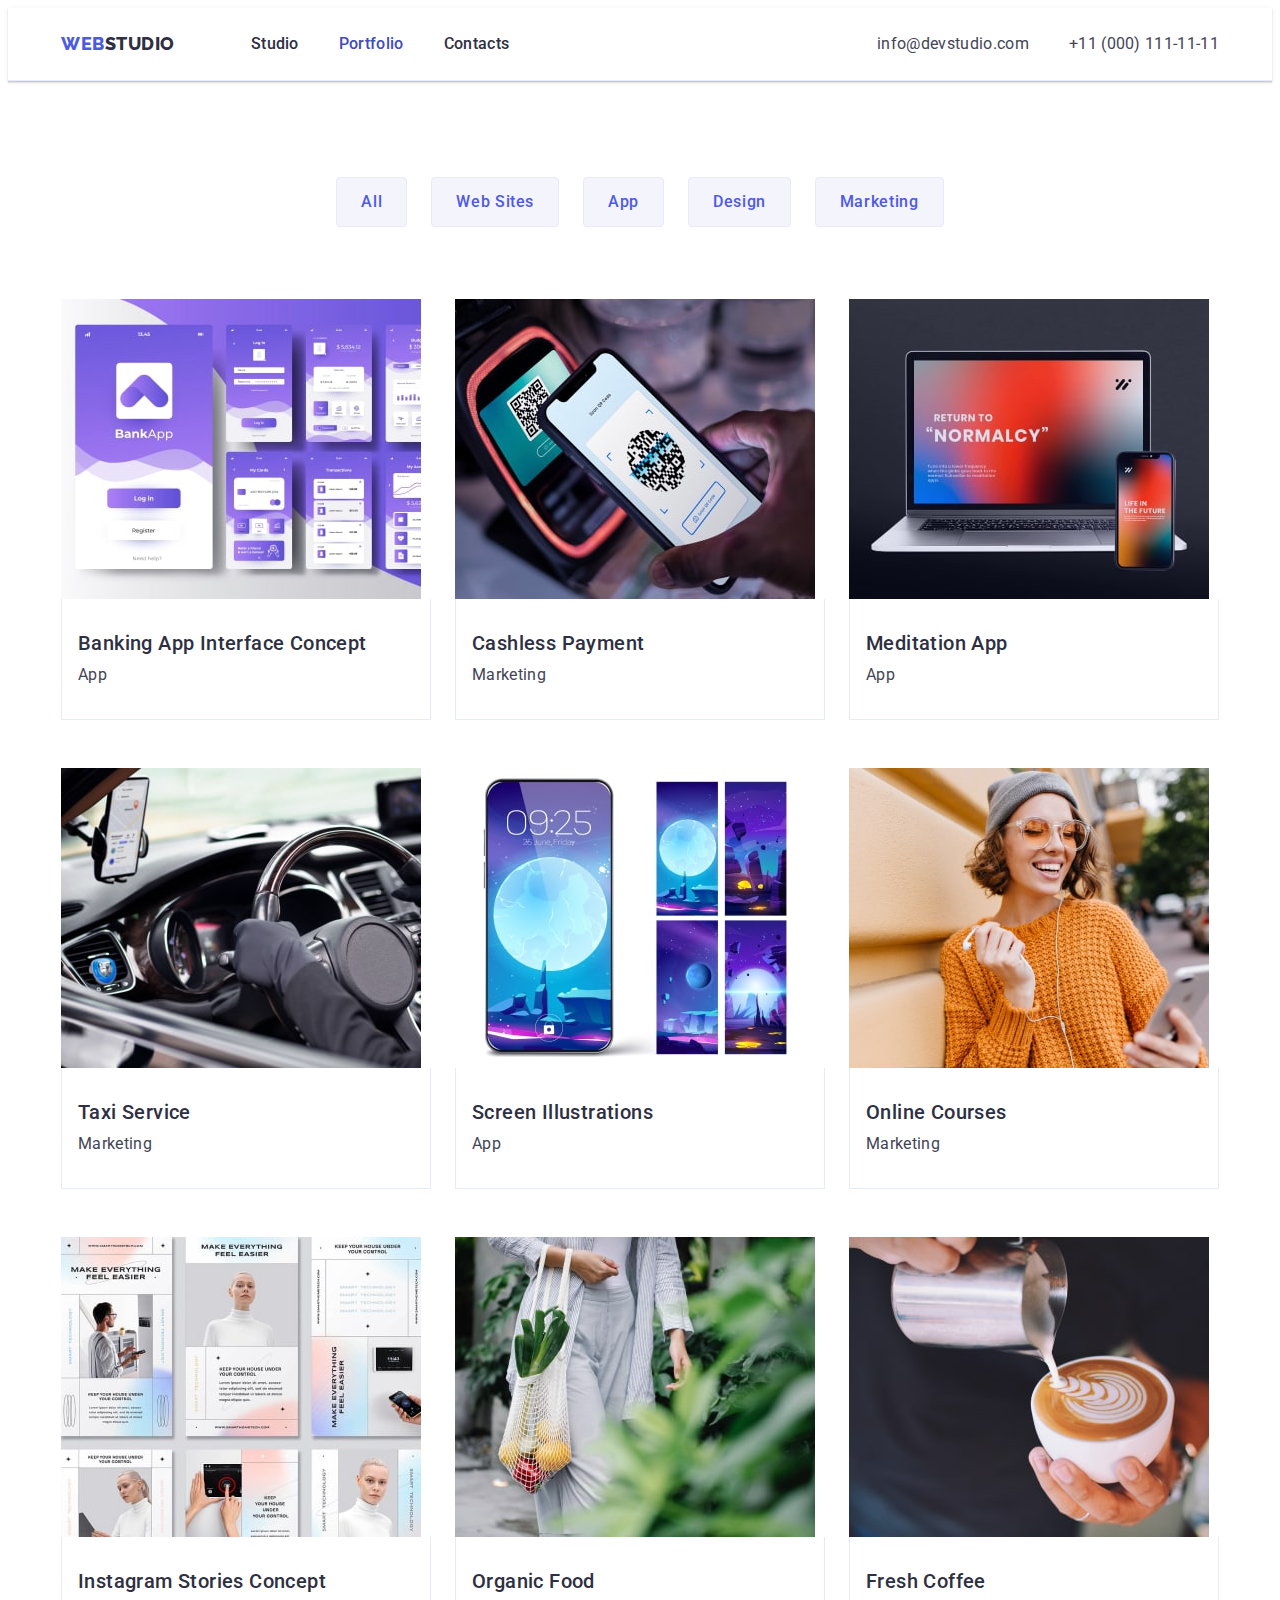
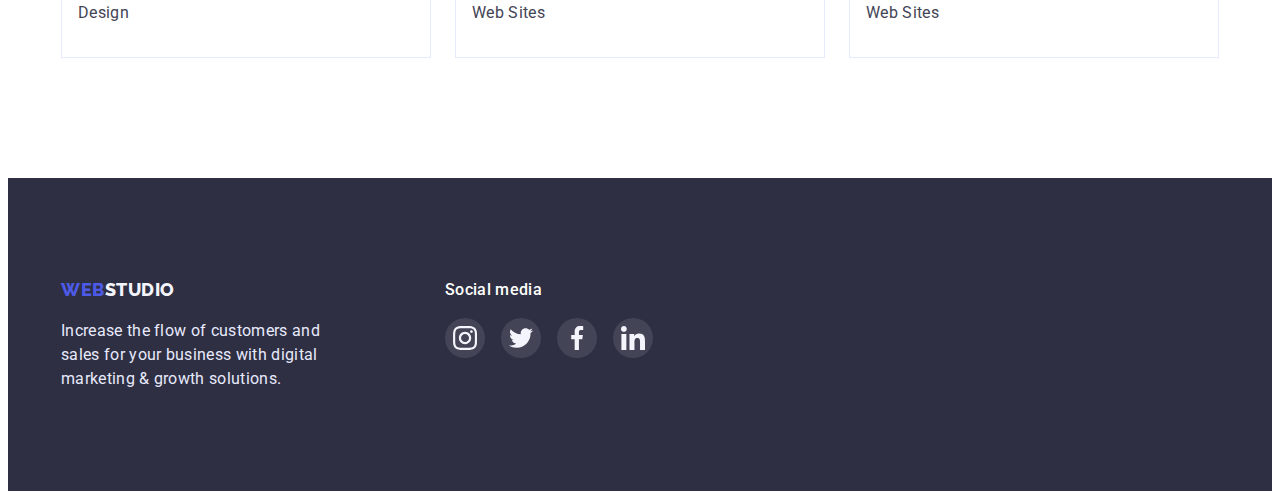
==== portfolio.html @ 6fec9f3b "Initial commit" ====
<!DOCTYPE html>
<html lang="en">

<head>
  <meta charset="UTF-8" />
  <meta http-equiv="X-UA-Compatible" content="IE=edge" />
  <meta name="viewport" content="width=device-width, initial-scale=1.0" />
  <title>WebStudio</title>
  <link rel="preconnect" href="https://fonts.googleapis.com" />
  <link rel="preconnect" href="https://fonts.gstatic.com" crossorigin />
  <link href="https://fonts.googleapis.com/css2?family=Raleway:wght@800&family=Roboto:wght@400;500;700;900&display=swap"
    rel="stylesheet" />
  <link rel="stylesheet" href="https://cdnjs.cloudflare.com/ajax/libs/modern-normalize/1.1.0/modern-normalize.min.css"
    integrity="sha512-wpPYUAdjBVSE4KJnH1VR1HeZfpl1ub8YT/NKx4PuQ5NmX2tKuGu6U/JRp5y+Y8XG2tV+wKQpNHVUX03MfMFn9Q=="
    crossorigin="anonymous" referrerpolicy="no-referrer" />
  <link rel="stylesheet" href="./css/styles.css" />
</head>

<body>
  <header>
    <div class="container header">
      <nav class="header-left">
        <!-- logo -->
        <a href="./index.html" class="logo">Web<span class="logo-part-header">Studio</span></a>
        <ul class="nav-site list">
          <!-- Studio -->
          <li>
            <a href="./index.html" class="nav-link link">Studio
            </a>
          </li>
          <!-- Portfolio -->
          <li>
            <a href="./portfolio.html" class="nav-link link current-page">Portfolio
            </a>
          </li>
          <!-- Contacts-->
          <li>
            <a href="" class="nav-link link">Contacts
            </a>
          </li>
        </ul>
      </nav>
      <address>
        <ul class="address-site list">
          <!-- e-mail -->
          <li>
            <a href="mailto:info@devstudio.com" class="link contact-link">info@devstudio.com</a>
          </li>
          <!-- telephone number -->
          <li>
            <a href="tel:+110001111111" class="link contact-link">+11 (000) 111-11-11</a>
          </li>
        </ul>
      </address>
    </div>
  </header>
  <main>
    <section class="portfolio-section">
      <div class="container">
        <h1 class="visually-hidden">Portfolio</h1>
        <!-- Menu - Filter -->
        <ul class="list filters">
          <li><button type="button" class="button btn-portfolio">All</button>
          </li>
          <li>
            <button type="button" class="button btn-portfolio">Web Sites</button>
          </li>
          <li>
            <button type="button" class="button btn-portfolio">App</button>
          </li>
          <li>
            <button type="button" class="button btn-portfolio">Design</button>
          </li>
          <li>
            <button type="button" class="button btn-portfolio">Marketing</button>
          </li>
        </ul>
        <!-- Portfolio -->
        <ul class="list portfolio-flex">
          <!--Raw 1-1 -->
          <li class="portfolio-item">
            <a href="" class="link portfolio-item-ref">
              <img src="./images/project_card_1-1.jpg" alt="Banking App Interface Concept" width="360" height="300" />
              <div class="portfolio-item-content">
                <h2 class="portfolio-item-title">Banking App Interface Concept</h2>
                <p class="portfolio-item-type">App</p>
              </div>
            </a>
          </li>
          <!-- Raw 1-2 -->
          <li class="portfolio-item">
            <a href="" class="link portfolio-item-ref">
              <img src="./images/project_card_1-2.jpg" alt="Cashless Payment" width="360" height="300" />
              <div class="portfolio-item-content">
                <h2 class="portfolio-item-title">Cashless Payment</h2>
                <p class="portfolio-item-type">Marketing</p>
              </div>
            </a>
          </li>
          <!-- Raw 1-3 -->
          <li class="portfolio-item">
            <a href="" class="link portfolio-item-ref">
              <img src="./images/project_card_1-3.jpg" alt="Meditation App" width="360" height="300" />
              <div class="portfolio-item-content">
                <h2 class="portfolio-item-title">Meditation App</h2>
                <p class="portfolio-item-type">App</p>
              </div>
            </a>
          </li>
          <!-- Raw 2-1 -->
          <li class="portfolio-item">
            <a href="" class="link portfolio-item-ref">
              <img src="./images/project_card_2-1.jpg" alt="Taxi Service" width="360" />
              <div class="portfolio-item-content">
                <h2 class="portfolio-item-title">Taxi Service</h2>
                <p class="portfolio-item-type">Marketing</p>
              </div>
            </a>
          </li>
          <!-- Raw 2-2 -->
          <li class="portfolio-item">
            <a href="" class="link portfolio-item-ref">
              <img src="./images/project_card_2-2.jpg" alt="Screen Illustrations" width="360" />
              <div class="portfolio-item-content">
                <h2 class="portfolio-item-title">Screen Illustrations</h2>
                <p class="portfolio-item-type">App</p>
              </div>
            </a>
          </li>
          <!-- Raw 2-3 -->
          <li class="portfolio-item">
            <a href="" class="link portfolio-item-ref">
              <img src="./images/project_card_2-3.jpg" alt="Online Courses" width="360" />
              <div class="portfolio-item-content">
                <h2 class="portfolio-item-title">Online Courses</h2>
                <p class="portfolio-item-type">Marketing</p>
              </div>
            </a>
          </li>
          <!-- Raw 3-1 -->
          <li class="portfolio-item">
            <a href="" class="link portfolio-item-ref">
              <img src="./images/project_card_3-1.jpg" alt="Instagram Stories Concept" width="360" />
              <div class="portfolio-item-content">
                <h2 class="portfolio-item-title">Instagram Stories Concept</h2>
                <p class="portfolio-item-type">Design</p>
              </div>
            </a>
          </li>
          <!-- Raw 3-2 -->
          <li class="portfolio-item">
            <a href="" class="link portfolio-item-ref">
              <img src="./images/project_card_3-2.jpg" alt="Organic Food" width="360" height="300" />
              <div class="portfolio-item-content">
                <h2 class="portfolio-item-title">Organic Food</h2>
                <p class="portfolio-item-type">Web Sites</p>
              </div>
            </a>
          </li>
          <!-- Raw 3-3 -->
          <li class="portfolio-item portfolio-item-ref">
            <a href="" class="link">
              <img src="./images/project_card_3-3.jpg" alt="Fresh Coffee" width="360" height="300" />
              <div class="portfolio-item-content">
                <h2 class="portfolio-item-title">Fresh Coffee</h2>
                <p class="portfolio-item-type">Web Sites</p>
              </div>
            </a>
          </li>
        </ul>
      </div>
    </section>
  </main>
  <footer class="footer">
    <div class="container footer-flex">
      <div class="footer-content">
        <a href="./index.html" class="logo">Web<span class="logo-part-footer">Studio</span></a>
        <p class="footer-text">Increase the flow of customers and sales for your business with digital marketing &
          growth
          solutions.</p>
      </div>
      <div class="footer-social">
        <p>Social media</p>
        <ul class="list footer-icons-box">
          <li class="footer-icon-box">
            <a href="" class="footer-icon-ref" target="_blank" rel="noopener noreferrer nofollow">
              <svg class="footer-icon">
                <use href="./images/icons.svg#instagram"></use>
              </svg>
            </a>
          </li>
          <li class="footer-icon-box">
            <a href="" class="footer-icon-ref" target="_blank" rel="noopener noreferrer nofollow">
              <svg class="footer-icon">
                <use href="./images/icons.svg#twitter"></use>
              </svg>
            </a>
          </li>
          <li class="footer-icon-box">
            <a href="" class="footer-icon-ref" target="_blank" rel="noopener noreferrer nofollow">
              <svg class="footer-icon">
                <use href="./images/icons.svg#facebook"></use>
              </svg>
            </a>
          </li>
          <li class="footer-icon-box">
            <a href="" class="footer-icon-ref" target="_blank" rel="noopener noreferrer nofollow">
              <svg class="footer-icon">
                <use href="./images/icons.svg#linkedin"></use>
              </svg>
            </a>
          </li>
        </ul>
      </div>
    </div>
  </footer>
</body>

</html>
---- css/styles.css ----
/* -- Various -- */
:root {
    /* common color */
    --color-primary: #2E2F42;
    /* --color-primary:rgb(46, 47, 66); */
    --color-secondary: #434455;
    --color-customs: #8E8F99;
    --color-accent: #404BBF;
    --color-social: #fff;

    /* color-text */
    --color-logo: #4D5AE5;
    --color-logo-header: #2E2F42;
    --color-logo-footer: #F4F4FD;
    --color-address: #434455;
    --color-footer: #E7E9FC; 
    --color-hero-title: #fff;
    --color-btn-hero: #fff;
    --color-btn-portfolio: #4D5AE5;
    --color-btn-portfolio-hover: #fff;

    /* background-color */
    --bg-color: #fff;
    --bg-color-dark: #2E2F42;
    --bg-color-light: #F4F4FD;
    --bg-color-btn-hero: #4D5AE5;
    --bg-color-btn-hero-hover: #404BBF;
    --bg-color-team-icon: #4D5AE5;
    --bg-color-team-icon-hover: #404BBF;
    --bg-color-btn-portfolio: #F4F4FD;
    --bg-color-btn-portfolio-hover: #404BBF;
    --bg-color-btn-social: rgba(255, 255, 255, 0.1);
    --bg-color-btn-social-hover: #31D0AA;

    /* border-color */
    --brd-color: #E7E9FC;
    --brd-color-btn-portfolio: #E7E9FC;
    --brd-color-card-portfolio: #E7E9FC;
    --brd-color-card-portfolio-hover: #F4F4FD;
    
    /* fonts */
    --font-primary: 'Roboto', sans-serif;
    --font-secondary: 'Raleway', sans-serif;
}

/* -- Global -- */

body {
    color: var(--color-primary);
    font-family: var(--font-primary);
    font-size: 16px;
    line-height: calc(24/16);
    font-weight: 400;
    background-color: var(--bg-color);
}

h1, h2, h3, h4, h5, h6, p
{
    margin: 0;
}

ul {
    margin: 0;
    padding: 0;
}

img {
    max-width: 100%;
    display: block;
    height: auto;
}

/* -- Common for All Pages -- */

.container {
    max-width: 1158px;
    padding: 0 15px;
    margin: 0 auto;
    /* outline: 1px dotted red; */
}

.visually-hidden {
    position: absolute;
    white-space: nowrap;
    width: 1px;
    height: 1px;
    overflow: hidden;
    border: 0;
    padding: 0;
    clip: rect(0 0 0 0);
    clip-path: inset(50%);
    margin: -1px;
}

.list {
    list-style-type: none;
    /* padding-left: 0; */
    padding: 0;
    margin: 0;
}

/* UI components */
.link {
    font-family: var(--font-primary);
    text-decoration: none;
}

.link:is(:hover,:focus) {
    color: var(--color-accent);
}

.button {
    display: block;
    font-family: inherit;
    font-size: inherit;
    font-weight: 500;
    line-height: calc(24/16);
    letter-spacing: 0.04em;
    cursor: pointer;
}

.btn-hero {
    margin: 0 auto;
    padding: 16px 32px;
    color: var(--color-btn-hero);
    background-color: var(--bg-color-btn-hero);
    border: 0px;
    box-shadow: 0px 4px 4px rgba(0, 0, 0, 0.15);
    border-radius: 4px;
}

.btn-hero:is(:hover, :focus) {
    background-color: var(--bg-color-btn-hero-hover);
    
}

.btn-portfolio {
    color: var(--color-btn-portfolio);
    padding: 12px 24px;
    background-color: var(--bg-color-btn-portfolio);
    border: 1px solid var(--brd-color-btn-portfolio);
    border-radius: 4px;
}

.btn-portfolio:is(:hover, :focus) {
    color: var(--color-btn-portfolio-hover);
    background-color: var(--bg-color-btn-portfolio-hover);
    border-color: transparent;
    box-shadow: 0px 3px 1px rgba(0, 0, 0, 0.1), 0px 2px 1px rgba(0, 0, 0, 0.08), 0px 2px 2px rgba(0, 0, 0, 0.12);
}

/* Header & Footer */

header {
    box-shadow: 0px 2px 1px rgba(46, 47, 66, 0.08), 0px 1px 1px rgba(46, 47, 66, 0.16), 0px 1px 6px rgba(46, 47, 66, 0.08);
    border-bottom: 1px var(--brd-color) solid;
}

.header {
    display: flex;
    justify-content: space-between;
}

.header-left {
    display: flex;
    align-items: center;
    gap: 76px;
}

.nav-site,
.address-site {
    display: flex;
    gap: 40px;
}

.logo {
    color: var(--color-logo);
    font-family: var(--font-secondary);
    font-size: 18px;
    font-weight: 800;
    line-height: calc(24/18);
    letter-spacing: 0.03em;
    text-decoration: none;
    text-transform: uppercase;
}

.header .logo {
    padding: 24px 0;    
}

.logo-part-header {
    color: var(--color-logo-header);
}

.logo-part-footer {
    color: var(--color-logo-footer);
}

.nav-link {
    display: block;
    padding: 24px 0;

    color: currentColor;
    font-size: inherit;
    font-weight: 500;
    line-height: calc(24/16);
    letter-spacing: 0.02em;
}

.nav-link.current-page {
    color: var(--color-accent);
}

.contact-link {
    display: block;
    padding: 24px 0;

    color: var(--color-address);
    font-size: inherit;
    font-weight: inherit;
    font-style: normal;
    line-height: calc(24/16);
    letter-spacing: 0.02em;
}

.footer {
    padding-top: 100px;
    padding-bottom: 100px;

    background-color: var(--bg-color-dark);
}

.footer-flex {
    display: flex;
    justify-content: flex-start;
    align-items: flex-start;
}

.footer-content {
    max-width: 264px;
    /* outline: 1px dotted white; */
}

.footer-text {
    color: var(--color-footer);
    letter-spacing: 0.02em;
    margin-top: 16px;
}

.footer-social {
    max-width: 208px;
    /* outline: 1px dotted white; */
    color: var(--color-social);
    font-weight: 500;
    letter-spacing: 0.02em;
    margin-left: 120px;
}

.footer-icons-box {
    margin-top: 16px;
    display: flex;
    gap: 16px;
}

.footer-icon-box {
    width: 40px;
    height: 40px;
}

.footer-icon-ref {
    display: flex;
    width: 100%;
    height: 100%;
    justify-content: center;
    align-items: center;
    background-color: var(--bg-color-btn-social);
    border-radius: 50%;
}

.footer-icon-ref:is(:hover, :focus) {
    background-color: var(--bg-color-btn-social-hover);
}

.footer-icon {
    width: 24px;
    height: 24px;
}

/* -- Main Page -- */

.hero-section {
    padding: 188px 0;
    max-width: 1440px;
    margin-left: auto;
    margin-right: auto;
    background-image: linear-gradient(rgba(46, 47, 66, 0.7), rgba(46, 47, 66, 0.7)) , url(../images/people-office.jpg) ;
    background-size: cover;
    background-repeat: no-repeat;
}

.hero-title {
    width: 496px;
    margin: 0 auto 48px;
    color: var(--color-hero-title);
    font-size: 56px;
    line-height: calc(60/56);
    letter-spacing: 0.02em;
    text-align: center;
    /* text-transform: none; */
}

.features-section {
    padding: 120px 0;
}

.features-flex {
    display: flex;
    gap: 24px;
}

.features-item {
    flex-basis: calc((100% - 3*24px) / 4);
    /* max-width: 264px; */
}

.features-icon-box {
    display: flex;
    width: 100%;
    height: 112px;
    justify-content: center;
    align-items: center;
    background-color: var(--bg-color-light);
    border-radius: 4px;
}

.features-icon {
    width: 64px;
    height: 64px;
}

.features-title {
    margin-top: 8px;
    font-weight: 500;
    font-size: 20px;
    line-height: calc(24/20);
    letter-spacing: 0.02em;
}

.features-text {
    margin-top: 8px;
    color: var(--color-secondary);
    letter-spacing: 0.02em;
}

.whatwedo-section {
    padding-bottom: 120px;
}

.whatwedo-flex {
    display: flex;
    gap: 24px;
}

.whatwedo-item {
    flex-basis: calc((100% - 2*24px) / 3);
    /* max-width: 360px; */
}

.whatwedo-title,
.team-title, .customers-title  {
    text-transform: capitalize;
    font-size: 36px;
    line-height: calc(40/36);
    letter-spacing: 0.02em;
    text-align: center;
    margin-bottom: 72px;
}

.team-section {
    background-color: var(--bg-color-light);
    padding-top: 120px;
    padding-bottom: 120px;
}

.team-flex {
    display: flex;
    gap: 24px;
}

.team-item {
    flex-basis: calc((100% - 3*24px) / 4);
    /* max-width: 264px; */
    background-color: var(--bg-color);
    box-shadow: 0px 1px 6px rgba(46, 47, 66, 0.08), 0px 1px 1px rgba(46, 47, 66, 0.16), 0px 2px 1px rgba(46, 47, 66, 0.08);
    border-radius: 0px 0px 4px 4px;
}

.team-content {
    padding: 32px 16px;
}

.team-item-name {
    margin-bottom: 8px;
    font-weight: 500;
    font-size: 20px;
    line-height: calc(24/20);
    letter-spacing: 0.02em;
    text-align: center;
}

.team-description {
    color: var(--color-secondary);
    letter-spacing: 0.02em;
    text-align: center;
    margin-bottom: 8px;
}

.team-icons-box {
    display: flex;
    gap: 24px;
}

.team-icon-box {
    width: 40px;
    height: 40px;
}

.team-icon-ref {
    display: flex;
    width: 100%;
    height: 100%;
    justify-content: center;
    align-items: center;
    background-color: var(--bg-color-team-icon);
    border-radius: 50%;
}

.team-icon-ref:is(:hover, :focus) {
    background-color: var(--bg-color-team-icon-hover);
}

.team-icon {
    width: 16px;
    height: 16px;
}

.customers-section {
    padding: 130px 0 120px 0;
}

.customers-flex {
    display: flex;
    gap: 24px;
}

.customers-item {
    flex-basis: calc((100% - 5*24px) / 6);
    height: 88px;
}

.customers-icon-ref {
    display: flex;
    width: 100%;
    height: 100%;
    justify-content: center;
    align-items: center;
    color: var(--color-customs);
    border: 1px solid var(--color-customs);
    border-radius: 4px;
}

.customers-icon-ref:is(:focus, :hover) {
    border-color: var(--color-accent);
    color: var(--color-accent);
}

.customers-icon {
    fill: currentColor;
    width: 104px;
    height: 56px;
}

/* -- Portfolio Page -- */

.filters {
    display: flex;
    justify-content: center;
    align-items: center;
    gap: 24px;
}

.portfolio-section {
    padding-top: 96px;
    padding-bottom: 120px;
}

.portfolio-flex {
    display: flex;
    margin-top: 72px;
    flex-wrap: wrap;
    row-gap: 48px;
    column-gap: 24px;
}

.portfolio-item {
    flex-basis: calc((100% - 2*24px) / 3);
    /* flex-basis: 360px; */
}

.portfolio-item-ref {
    display: block;
    width: 100%;
    height: 100%;
}

.portfolio-item-ref:is(:hover,:focus) {
    /* border: 1px solid var(--brd-color-card-portfolio-hover); */
    box-shadow: 0px 1px 6px rgba(46, 47, 66, 0.08), 0px 1px 1px rgba(46, 47, 66, 0.16), 0px 2px 1px rgba(46, 47, 66, 0.08);
}

.portfolio-item-content {
    padding: 32px 16px;
    border: 1px solid var(--brd-color-card-portfolio);
    border-top: none;
}

.portfolio-item-title {
    margin-bottom: 8px;
    font-weight: 500;
    font-size: 20px;
    line-height: calc(24/20);
    letter-spacing: 0.02em;
    color: var(--color-primary);
    background-color: var(--bg-color);
}

.portfolio-item-type {
    color: var(--color-secondary);
    letter-spacing: 0.02em;
    background-color: var(--bg-color);
}
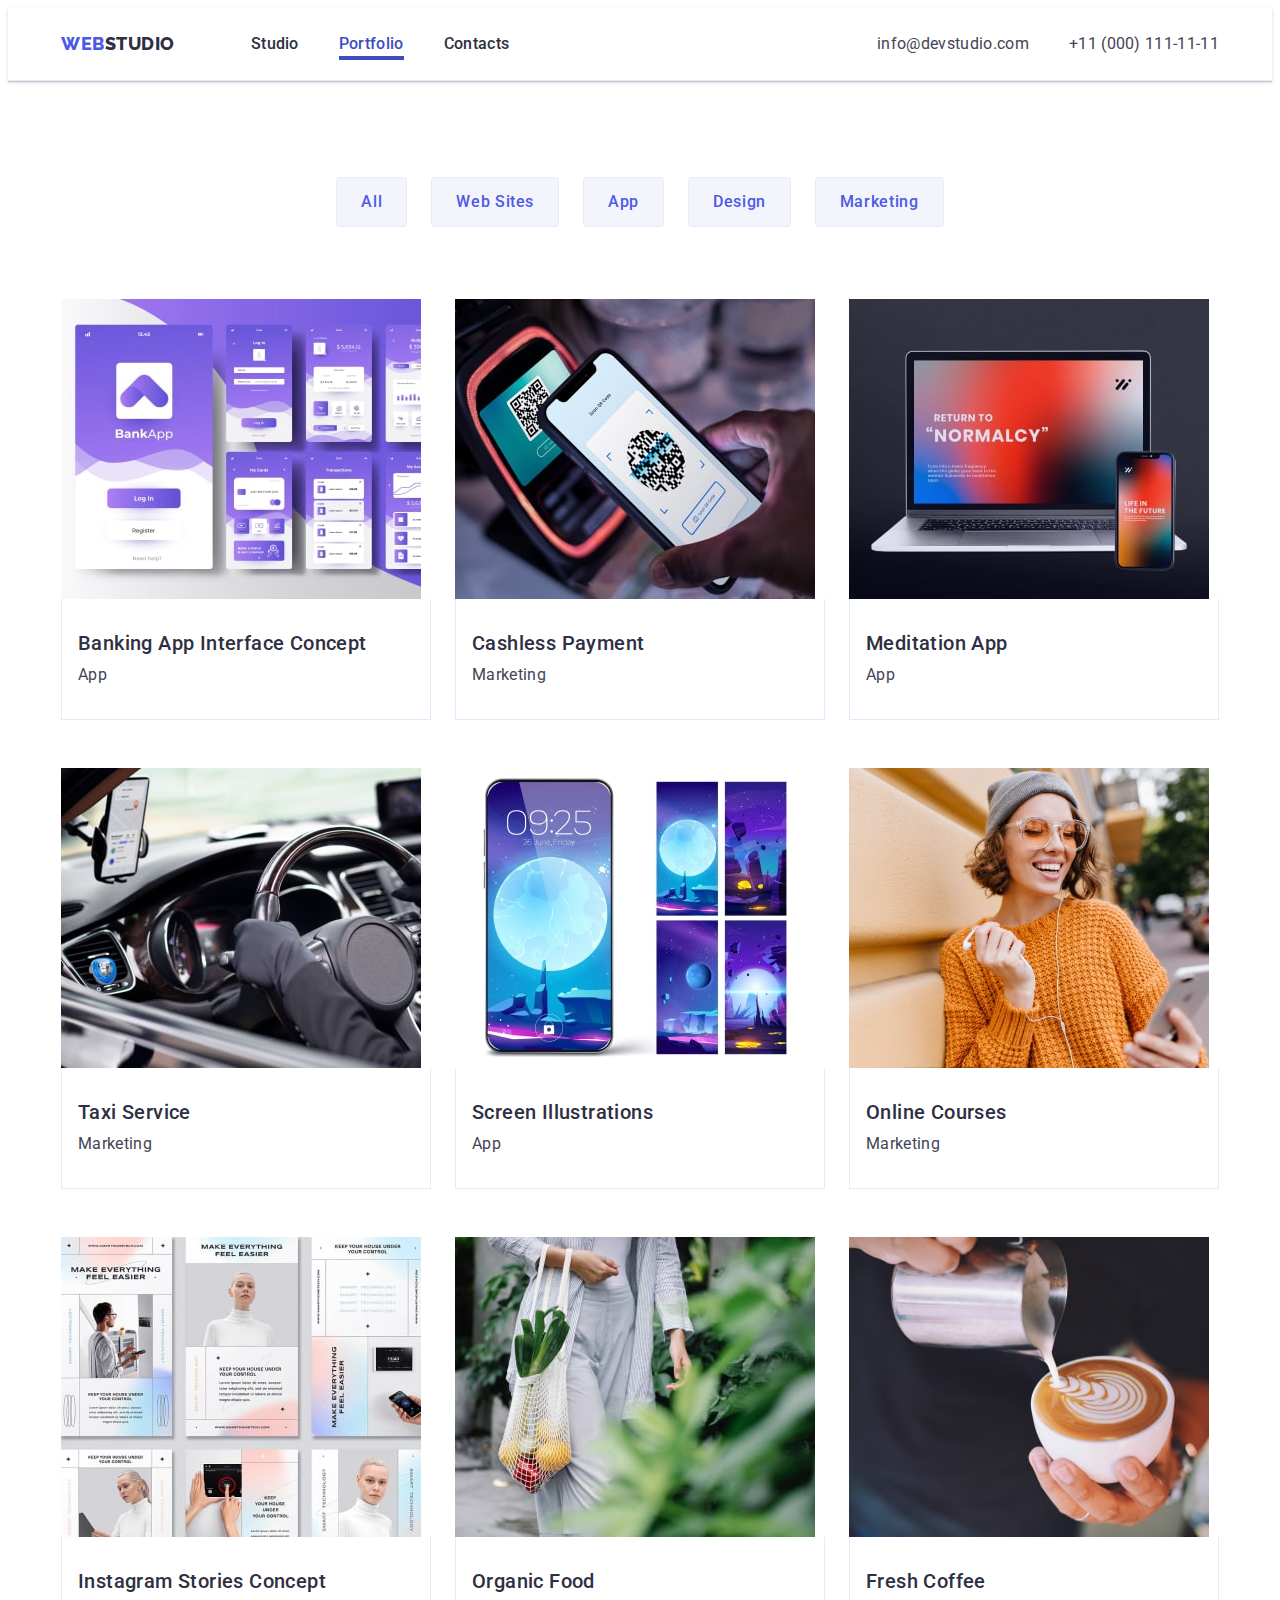
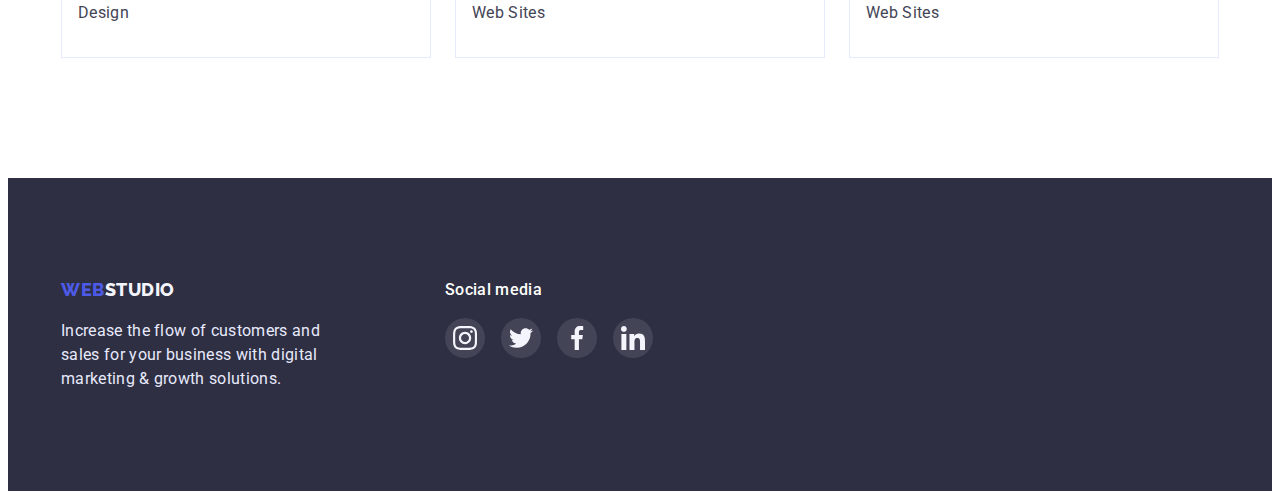
==== commit b4036379: "bottom line header" ====
--- a/portfolio.html
+++ b/portfolio.html
@@ -25,18 +25,24 @@
         <ul class="nav-site list">
           <!-- Studio -->
           <li>
-            <a href="./index.html" class="nav-link link">Studio
-            </a>
+            <div class="current-page-box">
+              <a href="./index.html" class="nav-link link">Studio
+              </a>
+            </div>
           </li>
           <!-- Portfolio -->
           <li>
-            <a href="./portfolio.html" class="nav-link link current-page">Portfolio
-            </a>
+            <div class="current-page-box">
+              <a href="./portfolio.html" class="nav-link link current-page">Portfolio
+              </a>
+            </div>
           </li>
           <!-- Contacts-->
           <li>
-            <a href="" class="nav-link link">Contacts
-            </a>
+            <div class="current-page-box">
+              <a href="" class="nav-link link">Contacts
+              </a>
+            </div>
           </li>
         </ul>
       </nav>
@@ -214,6 +220,7 @@
       </div>
     </div>
   </footer>
+  <!-- <script src="./js/modal.js"></script> -->
 </body>
 
 </html>--- a/css/styles.css
+++ b/css/styles.css
@@ -13,7 +13,7 @@
     --color-logo-header: #2E2F42;
     --color-logo-footer: #F4F4FD;
     --color-address: #434455;
-    --color-footer: #E7E9FC; 
+    --color-footer: #E7E9FC;
     --color-hero-title: #fff;
     --color-btn-hero: #fff;
     --color-btn-portfolio: #4D5AE5;
@@ -37,7 +37,7 @@
     --brd-color-btn-portfolio: #E7E9FC;
     --brd-color-card-portfolio: #E7E9FC;
     --brd-color-card-portfolio-hover: #F4F4FD;
-    
+
     /* fonts */
     --font-primary: 'Roboto', sans-serif;
     --font-secondary: 'Raleway', sans-serif;
@@ -54,8 +54,13 @@
     background-color: var(--bg-color);
 }
 
-h1, h2, h3, h4, h5, h6, p
-{
+h1,
+h2,
+h3,
+h4,
+h5,
+h6,
+p {
     margin: 0;
 }
 
@@ -105,7 +110,7 @@
     text-decoration: none;
 }
 
-.link:is(:hover,:focus) {
+.link:is(:hover, :focus) {
     color: var(--color-accent);
 }
 
@@ -131,7 +136,7 @@
 
 .btn-hero:is(:hover, :focus) {
     background-color: var(--bg-color-btn-hero-hover);
-    
+
 }
 
 .btn-portfolio {
@@ -185,7 +190,7 @@
 }
 
 .header .logo {
-    padding: 24px 0;    
+    padding: 24px 0;
 }
 
 .logo-part-header {
@@ -209,6 +214,22 @@
 
 .nav-link.current-page {
     color: var(--color-accent);
+}
+
+.current-page-box {
+    /* display: block; */
+    position: relative;
+}
+
+.current-page::before {
+    content: "";
+    position: absolute;
+    top: 48px;
+    width: 100%;
+    /* width: 48px; */
+    height: 4px;
+    background-color: var(--color-accent);
+    border: 2px var(--color-accent);
 }
 
 .contact-link {
@@ -293,13 +314,13 @@
     max-width: 1440px;
     margin-left: auto;
     margin-right: auto;
-    background-image: linear-gradient(rgba(46, 47, 66, 0.7), rgba(46, 47, 66, 0.7)) , url(../images/people-office.jpg) ;
+    background-image: linear-gradient(rgba(46, 47, 66, 0.7), rgba(46, 47, 66, 0.7)), url(../images/people-office.jpg);
     background-size: cover;
     background-repeat: no-repeat;
 }
 
 .hero-title {
-    width: 496px;
+    max-width: 496px;
     margin: 0 auto 48px;
     color: var(--color-hero-title);
     font-size: 56px;
@@ -367,7 +388,8 @@
 }
 
 .whatwedo-title,
-.team-title, .customers-title  {
+.team-title,
+.customers-title {
     text-transform: capitalize;
     font-size: 36px;
     line-height: calc(40/36);
@@ -472,6 +494,7 @@
 .customers-icon-ref:is(:focus, :hover) {
     border-color: var(--color-accent);
     color: var(--color-accent);
+    outline: transparent;
 }
 
 .customers-icon {
@@ -513,7 +536,7 @@
     height: 100%;
 }
 
-.portfolio-item-ref:is(:hover,:focus) {
+.portfolio-item-ref:is(:hover, :focus) {
     /* border: 1px solid var(--brd-color-card-portfolio-hover); */
     box-shadow: 0px 1px 6px rgba(46, 47, 66, 0.08), 0px 1px 1px rgba(46, 47, 66, 0.16), 0px 2px 1px rgba(46, 47, 66, 0.08);
 }
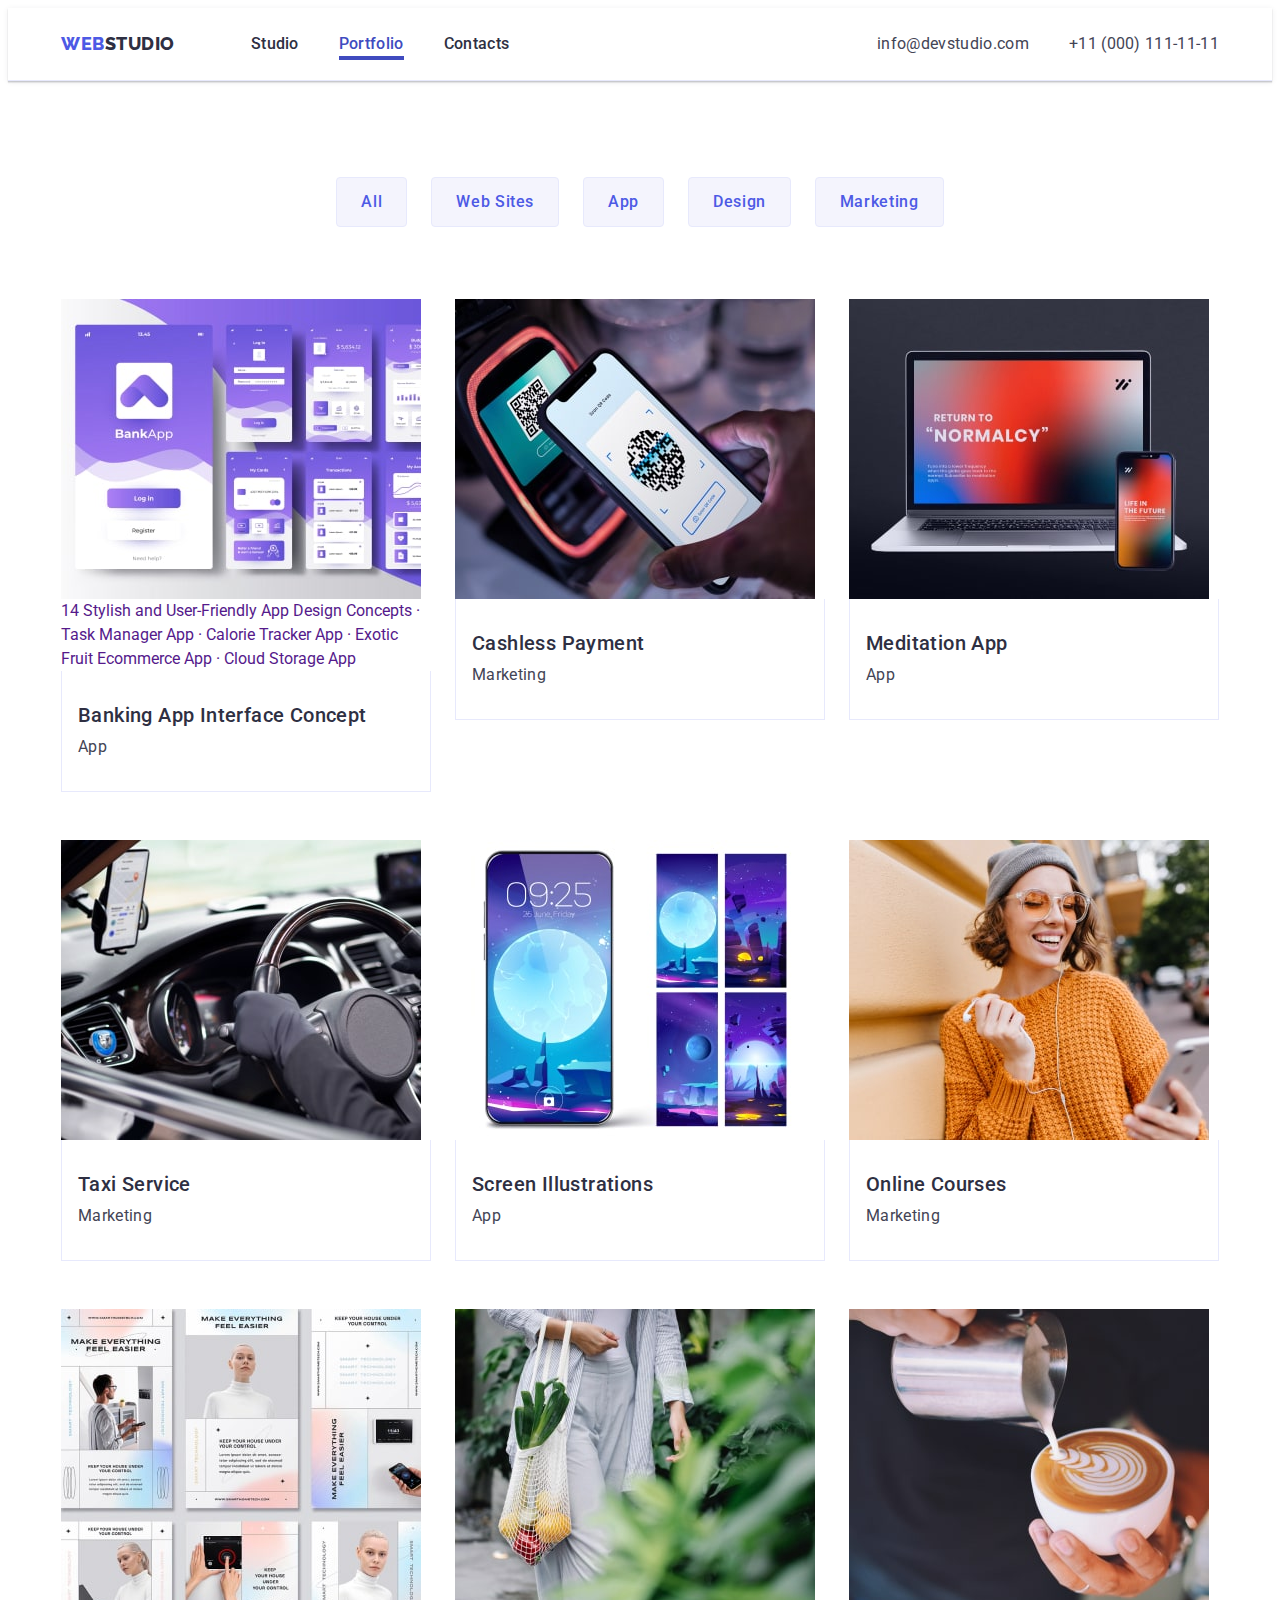
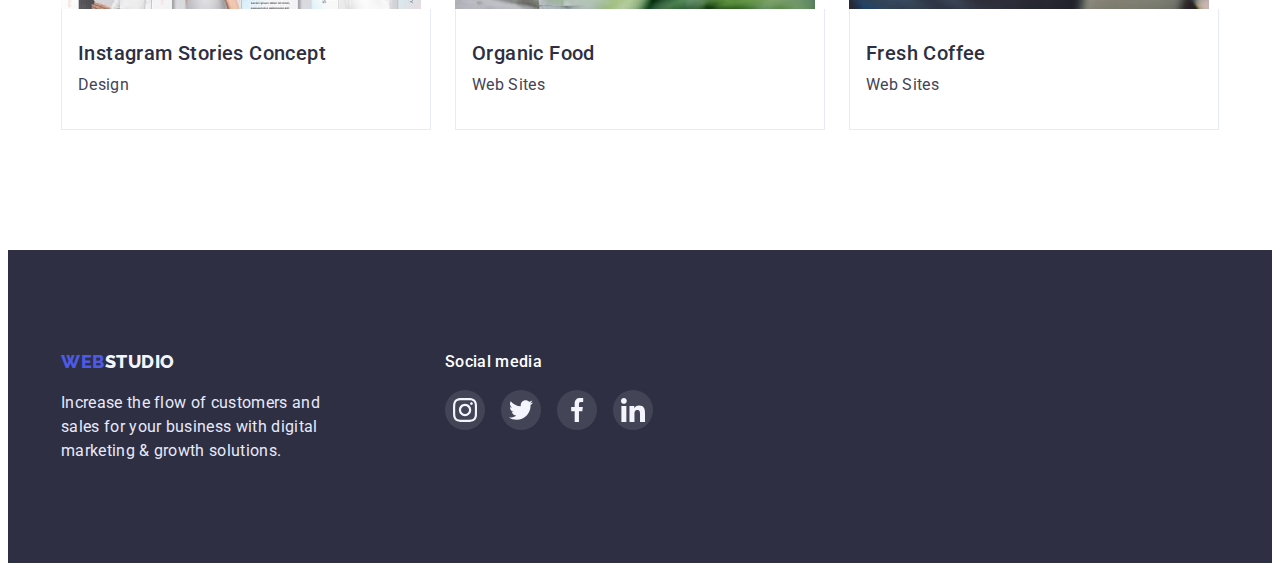
==== commit 7641851d: "reload trans & line header" ====
--- a/portfolio.html
+++ b/portfolio.html
@@ -25,24 +25,18 @@
         <ul class="nav-site list">
           <!-- Studio -->
           <li>
-            <div class="current-page-box">
-              <a href="./index.html" class="nav-link link">Studio
-              </a>
-            </div>
+            <a href="./index.html" class="nav-link link">Studio
+            </a>
           </li>
           <!-- Portfolio -->
           <li>
-            <div class="current-page-box">
-              <a href="./portfolio.html" class="nav-link link current-page">Portfolio
-              </a>
-            </div>
+            <a href="./portfolio.html" class="nav-link link current-page">Portfolio
+            </a>
           </li>
           <!-- Contacts-->
           <li>
-            <div class="current-page-box">
-              <a href="" class="nav-link link">Contacts
-              </a>
-            </div>
+            <a href="" class="nav-link link">Contacts
+            </a>
           </li>
         </ul>
       </nav>
@@ -87,6 +81,9 @@
           <li class="portfolio-item">
             <a href="" class="link portfolio-item-ref">
               <img src="./images/project_card_1-1.jpg" alt="Banking App Interface Concept" width="360" height="300" />
+              <p>14 Stylish and User-Friendly App Design Concepts · Task Manager App · Calorie Tracker App · Exotic
+                Fruit Ecommerce App ·
+                Cloud Storage App</p>
               <div class="portfolio-item-content">
                 <h2 class="portfolio-item-title">Banking App Interface Concept</h2>
                 <p class="portfolio-item-type">App</p>
--- a/css/styles.css
+++ b/css/styles.css
@@ -7,6 +7,7 @@
     --color-customs: #8E8F99;
     --color-accent: #404BBF;
     --color-social: #fff;
+
 
     /* color-text */
     --color-logo: #4D5AE5;
@@ -18,6 +19,7 @@
     --color-btn-hero: #fff;
     --color-btn-portfolio: #4D5AE5;
     --color-btn-portfolio-hover: #fff;
+    --color-cloud: #F4F4FD;
 
     /* background-color */
     --bg-color: #fff;
@@ -31,6 +33,7 @@
     --bg-color-btn-portfolio-hover: #404BBF;
     --bg-color-btn-social: rgba(255, 255, 255, 0.1);
     --bg-color-btn-social-hover: #31D0AA;
+    --bg-color-cloud: #4D5AE5;
 
     /* border-color */
     --brd-color: #E7E9FC;
@@ -41,6 +44,9 @@
     /* fonts */
     --font-primary: 'Roboto', sans-serif;
     --font-secondary: 'Raleway', sans-serif;
+
+    /* transition, animation */
+    --transition-property: 250ms cubic-bezier(0.4, 0, 0.2, 1);
 }
 
 /* -- Global -- */
@@ -108,10 +114,12 @@
 .link {
     font-family: var(--font-primary);
     text-decoration: none;
+    transition: color var(--transition-property);
 }
 
 .link:is(:hover, :focus) {
     color: var(--color-accent);
+    /* outline: var(--color-accent); */
 }
 
 .button {
@@ -132,11 +140,11 @@
     border: 0px;
     box-shadow: 0px 4px 4px rgba(0, 0, 0, 0.15);
     border-radius: 4px;
+    transition: background-color var(--transition-property);
 }
 
 .btn-hero:is(:hover, :focus) {
     background-color: var(--bg-color-btn-hero-hover);
-
 }
 
 .btn-portfolio {
@@ -145,6 +153,7 @@
     background-color: var(--bg-color-btn-portfolio);
     border: 1px solid var(--brd-color-btn-portfolio);
     border-radius: 4px;
+    transition: color var(--transition-property), background-color var(--transition-property), border-color var(--transition-property), box-shadow var(--transition-property);
 }
 
 .btn-portfolio:is(:hover, :focus) {
@@ -152,6 +161,7 @@
     background-color: var(--bg-color-btn-portfolio-hover);
     border-color: transparent;
     box-shadow: 0px 3px 1px rgba(0, 0, 0, 0.1), 0px 2px 1px rgba(0, 0, 0, 0.08), 0px 2px 2px rgba(0, 0, 0, 0.12);
+    outline: transparent;
 }
 
 /* Header & Footer */
@@ -216,8 +226,7 @@
     color: var(--color-accent);
 }
 
-.current-page-box {
-    /* display: block; */
+.current-page {
     position: relative;
 }
 
@@ -226,10 +235,9 @@
     position: absolute;
     top: 48px;
     width: 100%;
-    /* width: 48px; */
     height: 4px;
     background-color: var(--color-accent);
-    border: 2px var(--color-accent);
+    /* border: 2px var(--color-accent); */
 }
 
 .contact-link {
@@ -296,6 +304,7 @@
     align-items: center;
     background-color: var(--bg-color-btn-social);
     border-radius: 50%;
+    transition: background-color var(--transition-property);
 }
 
 .footer-icon-ref:is(:hover, :focus) {
@@ -455,6 +464,7 @@
     align-items: center;
     background-color: var(--bg-color-team-icon);
     border-radius: 50%;
+    transition: background-color var(--transition-property);
 }
 
 .team-icon-ref:is(:hover, :focus) {
@@ -534,11 +544,13 @@
     display: block;
     width: 100%;
     height: 100%;
+    transition: box-shadow var(--transition-property);
 }
 
 .portfolio-item-ref:is(:hover, :focus) {
     /* border: 1px solid var(--brd-color-card-portfolio-hover); */
     box-shadow: 0px 1px 6px rgba(46, 47, 66, 0.08), 0px 1px 1px rgba(46, 47, 66, 0.16), 0px 2px 1px rgba(46, 47, 66, 0.08);
+    outline: transparent;
 }
 
 .portfolio-item-content {
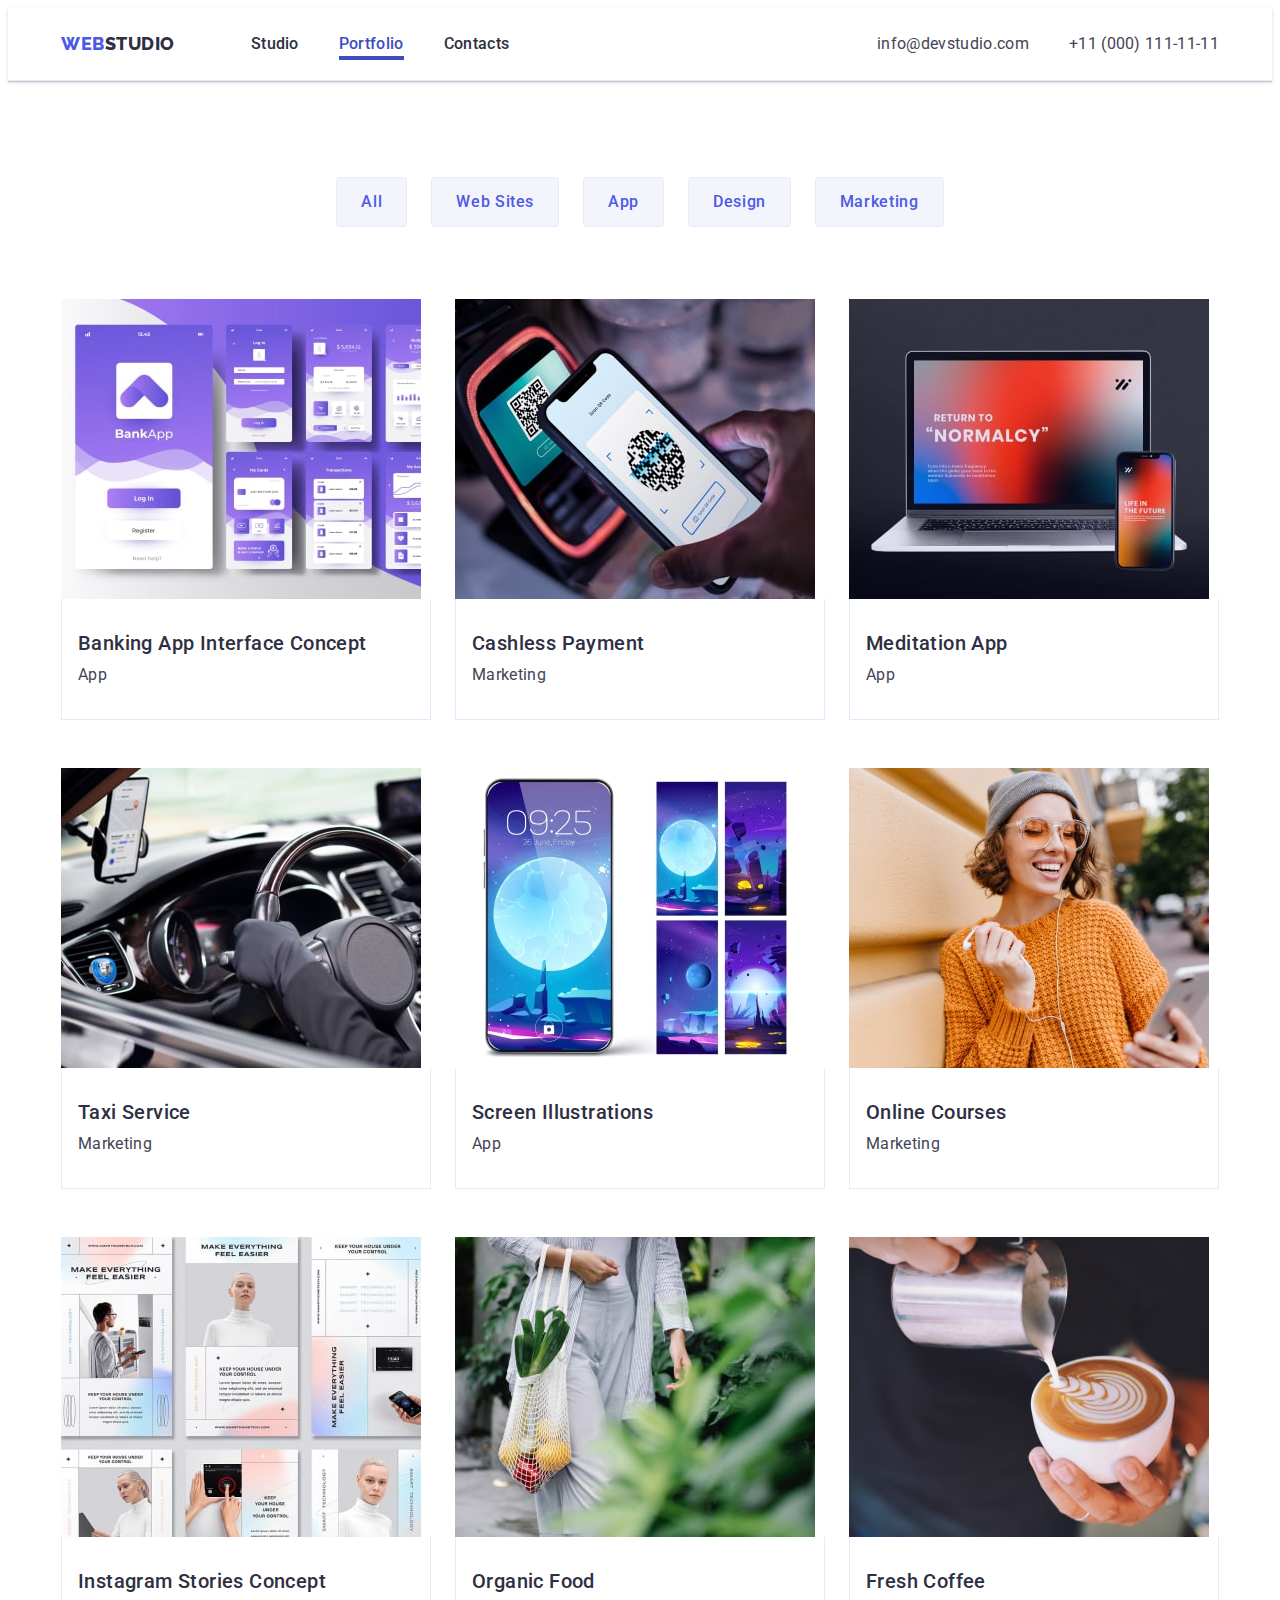
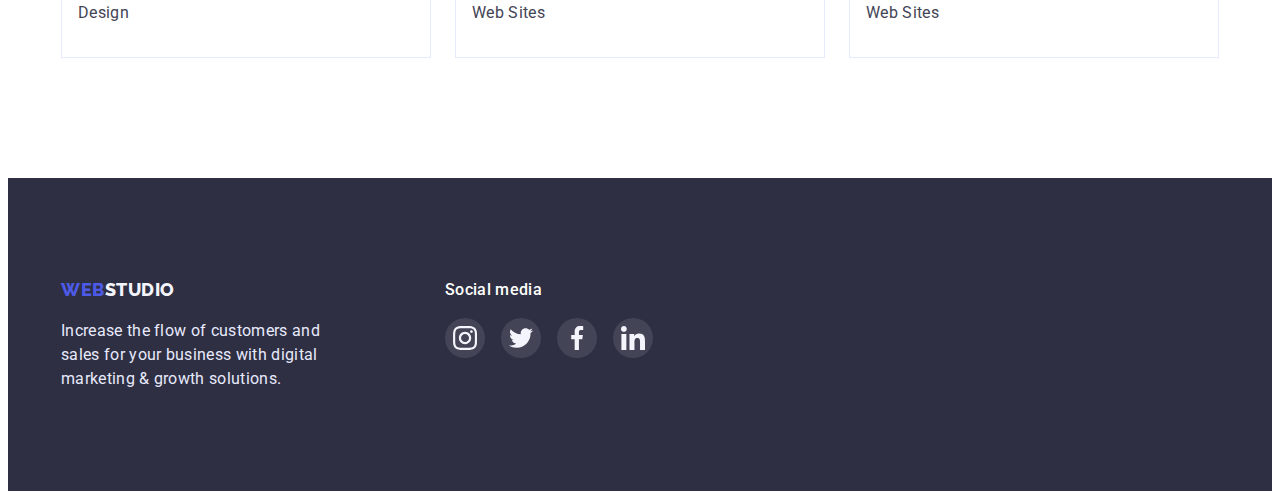
==== commit 29fd341a: "portfolio cover text" ====
--- a/portfolio.html
+++ b/portfolio.html
@@ -79,21 +79,30 @@
         <ul class="list portfolio-flex">
           <!--Raw 1-1 -->
           <li class="portfolio-item">
-            <a href="" class="link portfolio-item-ref">
-              <img src="./images/project_card_1-1.jpg" alt="Banking App Interface Concept" width="360" height="300" />
-              <p>14 Stylish and User-Friendly App Design Concepts · Task Manager App · Calorie Tracker App · Exotic
-                Fruit Ecommerce App ·
-                Cloud Storage App</p>
-              <div class="portfolio-item-content">
-                <h2 class="portfolio-item-title">Banking App Interface Concept</h2>
-                <p class="portfolio-item-type">App</p>
-              </div>
+            <div class="portfolio-cover-wrap">
+              <a href="" class="link portfolio-item-ref">
+                <img src="./images/project_card_1-1.jpg" alt="Banking App Interface Concept" width="360" height="300" />
+                <p class="portfolio-item-cover-text">14 Stylish and User-Friendly App Design Concepts · Task Manager App
+                  ·
+                  Calorie Tracker App · Exotic
+                  Fruit E-commerce App · Cloud Storage App</p>
+            </div>
+            <div class="portfolio-item-content">
+              <h2 class="portfolio-item-title">Banking App Interface Concept</h2>
+              <p class="portfolio-item-type">App</p>
+            </div>
             </a>
           </li>
           <!-- Raw 1-2 -->
           <li class="portfolio-item">
             <a href="" class="link portfolio-item-ref">
-              <img src="./images/project_card_1-2.jpg" alt="Cashless Payment" width="360" height="300" />
+              <div class="portfolio-cover-wrap">
+                <img src="./images/project_card_1-2.jpg" alt="Cashless Payment" width="360" height="300" />
+                <p class="portfolio-item-cover-text">14 Stylish and User-Friendly App Design Concepts · Task Manager App
+                  ·
+                  Calorie Tracker App · Exotic
+                  Fruit E-commerce App · Cloud Storage App</p>
+              </div>
               <div class="portfolio-item-content">
                 <h2 class="portfolio-item-title">Cashless Payment</h2>
                 <p class="portfolio-item-type">Marketing</p>
@@ -103,7 +112,13 @@
           <!-- Raw 1-3 -->
           <li class="portfolio-item">
             <a href="" class="link portfolio-item-ref">
-              <img src="./images/project_card_1-3.jpg" alt="Meditation App" width="360" height="300" />
+              <div class="portfolio-cover-wrap">
+                <img src="./images/project_card_1-3.jpg" alt="Meditation App" width="360" height="300" />
+                <p class="portfolio-item-cover-text">14 Stylish and User-Friendly App Design Concepts · Task Manager App
+                  ·
+                  Calorie Tracker App · Exotic
+                  Fruit E-commerce App · Cloud Storage App</p>
+              </div>
               <div class="portfolio-item-content">
                 <h2 class="portfolio-item-title">Meditation App</h2>
                 <p class="portfolio-item-type">App</p>
@@ -113,7 +128,13 @@
           <!-- Raw 2-1 -->
           <li class="portfolio-item">
             <a href="" class="link portfolio-item-ref">
-              <img src="./images/project_card_2-1.jpg" alt="Taxi Service" width="360" />
+              <div class="portfolio-cover-wrap">
+                <img src="./images/project_card_2-1.jpg" alt="Taxi Service" width="360" />
+                <p class="portfolio-item-cover-text">14 Stylish and User-Friendly App Design Concepts · Task Manager App
+                  ·
+                  Calorie Tracker App · Exotic
+                  Fruit E-commerce App · Cloud Storage App</p>
+              </div>
               <div class="portfolio-item-content">
                 <h2 class="portfolio-item-title">Taxi Service</h2>
                 <p class="portfolio-item-type">Marketing</p>
@@ -123,7 +144,13 @@
           <!-- Raw 2-2 -->
           <li class="portfolio-item">
             <a href="" class="link portfolio-item-ref">
-              <img src="./images/project_card_2-2.jpg" alt="Screen Illustrations" width="360" />
+              <div class="portfolio-cover-wrap">
+                <img src="./images/project_card_2-2.jpg" alt="Screen Illustrations" width="360" />
+                <p class="portfolio-item-cover-text">14 Stylish and User-Friendly App Design Concepts · Task Manager App
+                  ·
+                  Calorie Tracker App · Exotic
+                  Fruit E-commerce App · Cloud Storage App</p>
+              </div>
               <div class="portfolio-item-content">
                 <h2 class="portfolio-item-title">Screen Illustrations</h2>
                 <p class="portfolio-item-type">App</p>
@@ -133,7 +160,13 @@
           <!-- Raw 2-3 -->
           <li class="portfolio-item">
             <a href="" class="link portfolio-item-ref">
-              <img src="./images/project_card_2-3.jpg" alt="Online Courses" width="360" />
+              <div class="portfolio-cover-wrap">
+                <img src="./images/project_card_2-3.jpg" alt="Online Courses" width="360" />
+                <p class="portfolio-item-cover-text">14 Stylish and User-Friendly App Design Concepts · Task Manager App
+                  ·
+                  Calorie Tracker App · Exotic
+                  Fruit E-commerce App · Cloud Storage App</p>
+              </div>
               <div class="portfolio-item-content">
                 <h2 class="portfolio-item-title">Online Courses</h2>
                 <p class="portfolio-item-type">Marketing</p>
@@ -143,7 +176,13 @@
           <!-- Raw 3-1 -->
           <li class="portfolio-item">
             <a href="" class="link portfolio-item-ref">
-              <img src="./images/project_card_3-1.jpg" alt="Instagram Stories Concept" width="360" />
+              <div class="portfolio-cover-wrap">
+                <img src="./images/project_card_3-1.jpg" alt="Instagram Stories Concept" width="360" />
+                <p class="portfolio-item-cover-text">14 Stylish and User-Friendly App Design Concepts · Task Manager App
+                  ·
+                  Calorie Tracker App · Exotic
+                  Fruit E-commerce App · Cloud Storage App</p>
+              </div>
               <div class="portfolio-item-content">
                 <h2 class="portfolio-item-title">Instagram Stories Concept</h2>
                 <p class="portfolio-item-type">Design</p>
@@ -153,7 +192,13 @@
           <!-- Raw 3-2 -->
           <li class="portfolio-item">
             <a href="" class="link portfolio-item-ref">
-              <img src="./images/project_card_3-2.jpg" alt="Organic Food" width="360" height="300" />
+              <div class="portfolio-cover-wrap">
+                <img src="./images/project_card_3-2.jpg" alt="Organic Food" width="360" height="300" />
+                <p class="portfolio-item-cover-text">14 Stylish and User-Friendly App Design Concepts · Task Manager App
+                  ·
+                  Calorie Tracker App · Exotic
+                  Fruit E-commerce App · Cloud Storage App</p>
+              </div>
               <div class="portfolio-item-content">
                 <h2 class="portfolio-item-title">Organic Food</h2>
                 <p class="portfolio-item-type">Web Sites</p>
@@ -163,7 +208,13 @@
           <!-- Raw 3-3 -->
           <li class="portfolio-item portfolio-item-ref">
             <a href="" class="link">
-              <img src="./images/project_card_3-3.jpg" alt="Fresh Coffee" width="360" height="300" />
+              <div class="portfolio-cover-wrap">
+                <img src="./images/project_card_3-3.jpg" alt="Fresh Coffee" width="360" height="300" />
+                <p class="portfolio-item-cover-text">14 Stylish and User-Friendly App Design Concepts · Task Manager App
+                  ·
+                  Calorie Tracker App · Exotic
+                  Fruit E-commerce App · Cloud Storage App</p>
+              </div>
               <div class="portfolio-item-content">
                 <h2 class="portfolio-item-title">Fresh Coffee</h2>
                 <p class="portfolio-item-type">Web Sites</p>
--- a/css/styles.css
+++ b/css/styles.css
@@ -553,6 +553,31 @@
     outline: transparent;
 }
 
+.portfolio-item-ref:is(:hover, :focus) .portfolio-item-cover-text {
+    transform: translateX(0);
+}
+
+.portfolio-cover-wrap {
+    position: relative;
+    overflow: hidden;
+}
+
+.portfolio-item-cover-text {
+    position: absolute;
+    top: 0;
+
+    padding: 40px 32px;
+    height: 100%;
+
+    color: var(--color-cloud);
+    letter-spacing: 0.02em;
+    background-color: var(--bg-color-cloud);
+
+    transform: translateY(100%);
+    transition: transform var(--transition-property);
+    overflow: auto;
+}
+
 .portfolio-item-content {
     padding: 32px 16px;
     border: 1px solid var(--brd-color-card-portfolio);
